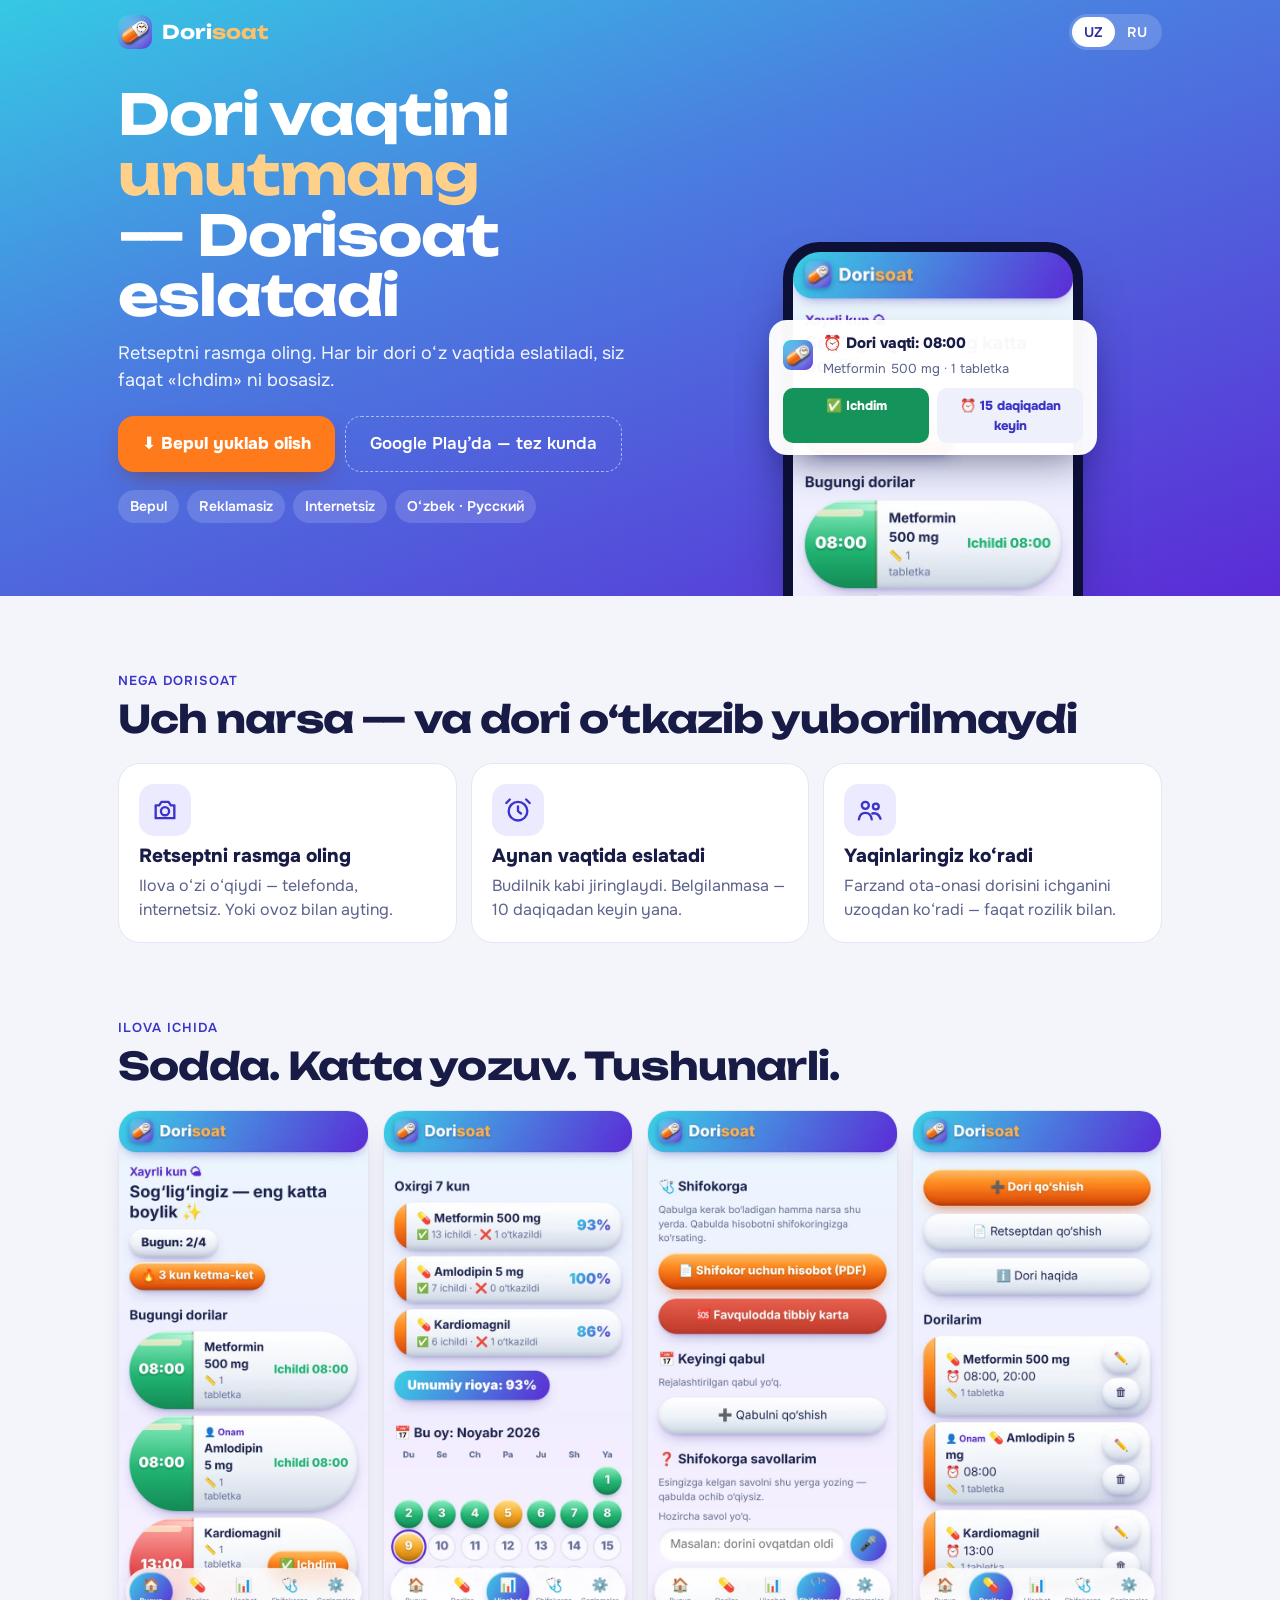
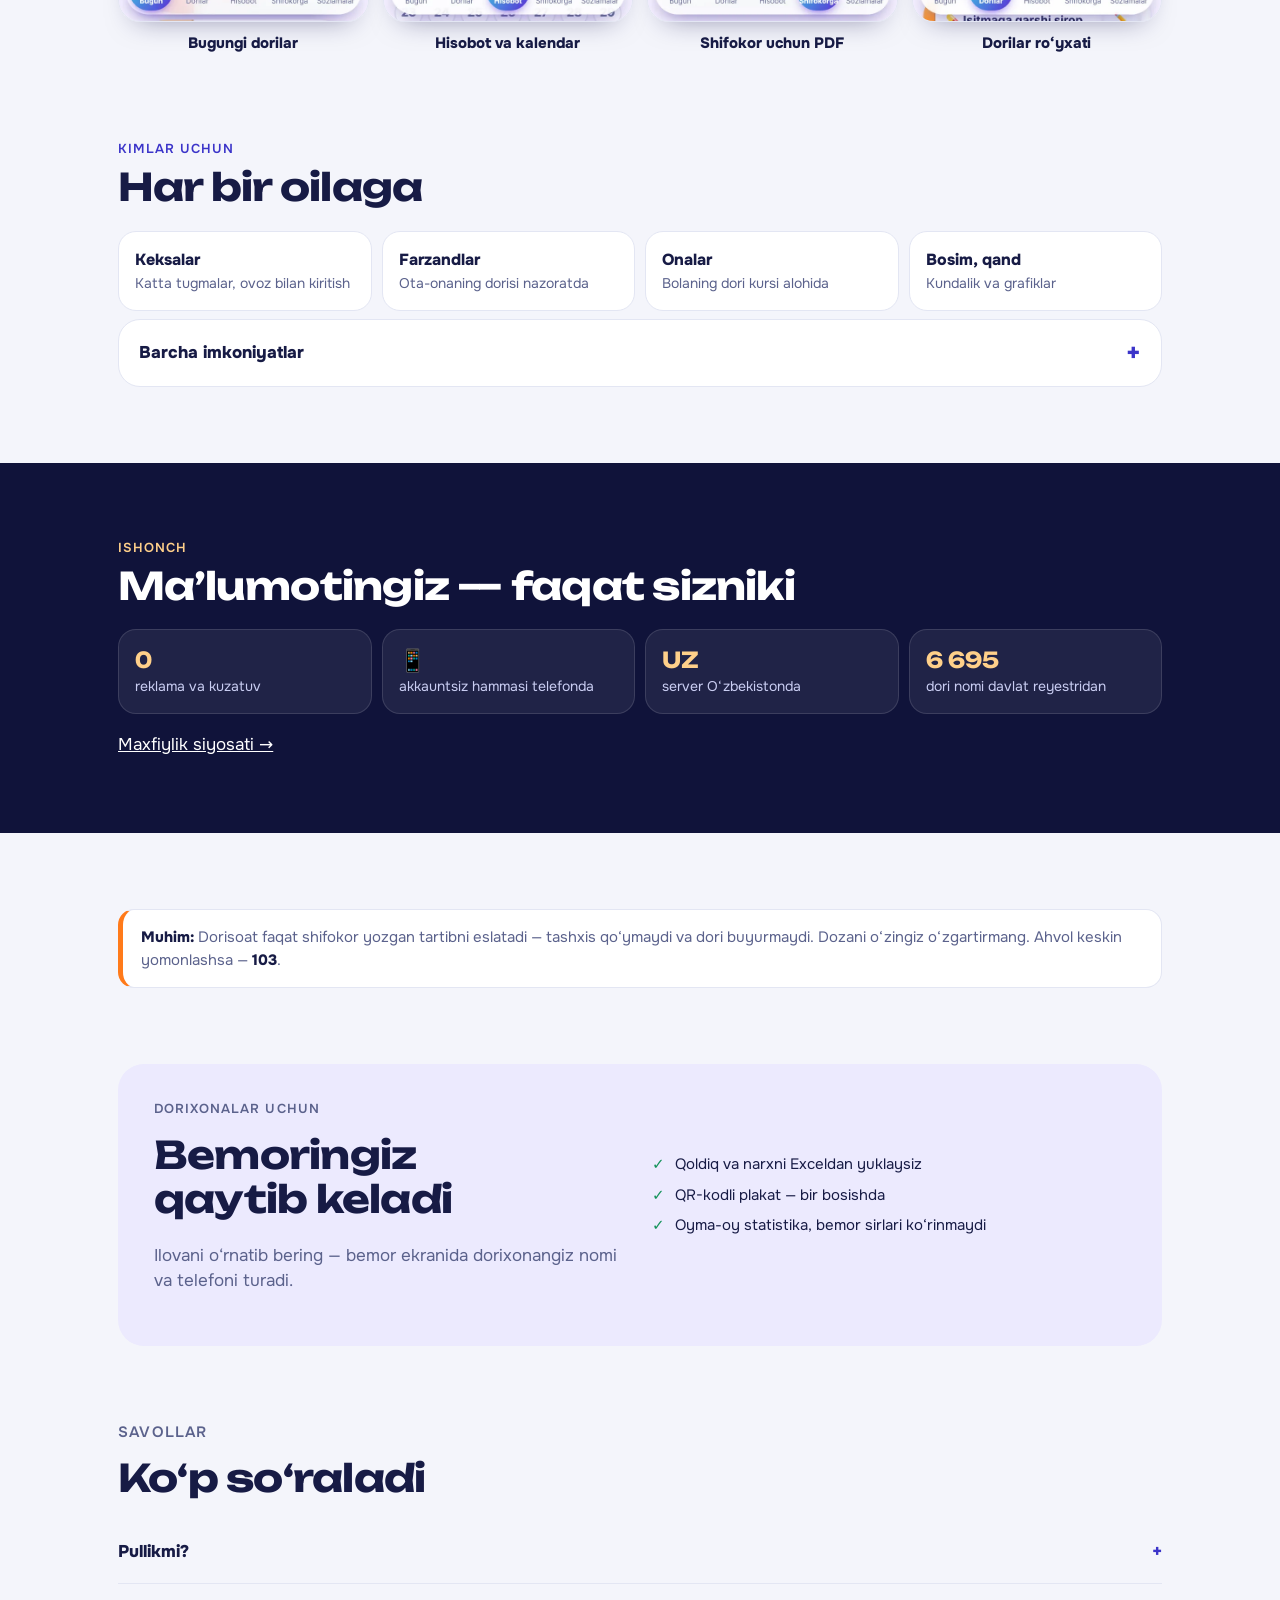
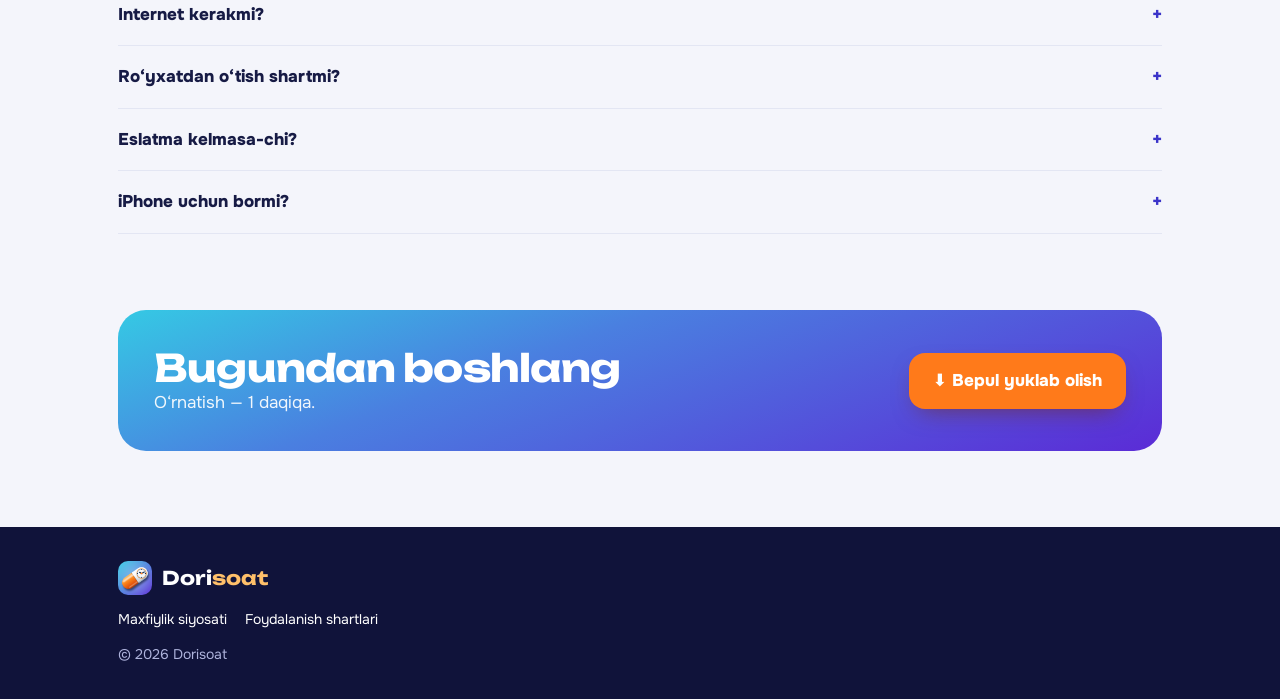
==== index.html @ 766b5aae "dorisoat.uz sayti Co-Authored-By: Claude Opus 5.5 <noreply@anthropic.com> Claude-Session: https://cl" ====
<!doctype html>
<html lang="uz"><head><meta charset="utf-8"><meta name="viewport" content="width=device-width,initial-scale=1,viewport-fit=cover">
<title>Dorisoat</title>
<meta name="description" content="Dorisoat shifokor yozgan dorilarni o‘z vaqtida eslatadi. Retseptni rasmdan o‘qiydi, internetsiz ishlaydi, bepul va reklamasiz.">
<link rel="icon" href="logo.png"><meta name="theme-color" content="#4a57e0">
<meta property="og:title" content="Dorisoat — dori vaqtini eslatuvchi ilova"><meta property="og:description" content="Retseptni rasmga oling — har bir dori o‘z vaqtida eslatiladi. Bepul, reklamasiz.">
<meta property="og:image" content="img/today.webp">
<!-- Kuzatuv, cookie va tashqi resurs yo'q: shriftlar ham shu serverda (fonts/, SIL OFL). Matn o'zbekcha HTML'da, ruscha pastdagi RU lug'atida. -->
<style>
@font-face{font-family:Onest;font-weight:400;font-display:swap;src:url(fonts/onest-latin-400-normal.woff2) format("woff2");unicode-range:U+0000-00FF,U+0131,U+0152-0153,U+02BB-02BC,U+02C6,U+02DA,U+02DC,U+0304,U+0308,U+0329,U+2000-206F,U+20AC,U+2122,U+2191,U+2193,U+2212,U+2215,U+FEFF,U+FFFD}
@font-face{font-family:Onest;font-weight:400;font-display:swap;src:url(fonts/onest-cyrillic-400-normal.woff2) format("woff2");unicode-range:U+0301,U+0400-045F,U+0490-0491,U+04B0-04B1,U+2116}
@font-face{font-family:Onest;font-weight:600;font-display:swap;src:url(fonts/onest-latin-600-normal.woff2) format("woff2");unicode-range:U+0000-00FF,U+0131,U+0152-0153,U+02BB-02BC,U+02C6,U+02DA,U+02DC,U+0304,U+0308,U+0329,U+2000-206F,U+20AC,U+2122,U+2191,U+2193,U+2212,U+2215,U+FEFF,U+FFFD}
@font-face{font-family:Onest;font-weight:600;font-display:swap;src:url(fonts/onest-cyrillic-600-normal.woff2) format("woff2");unicode-range:U+0301,U+0400-045F,U+0490-0491,U+04B0-04B1,U+2116}
@font-face{font-family:Onest;font-weight:800;font-display:swap;src:url(fonts/onest-latin-800-normal.woff2) format("woff2");unicode-range:U+0000-00FF,U+0131,U+0152-0153,U+02BB-02BC,U+02C6,U+02DA,U+02DC,U+0304,U+0308,U+0329,U+2000-206F,U+20AC,U+2122,U+2191,U+2193,U+2212,U+2215,U+FEFF,U+FFFD}
@font-face{font-family:Onest;font-weight:800;font-display:swap;src:url(fonts/onest-cyrillic-800-normal.woff2) format("woff2");unicode-range:U+0301,U+0400-045F,U+0490-0491,U+04B0-04B1,U+2116}
@font-face{font-family:Unbounded;font-weight:700;font-display:swap;src:url(fonts/unbounded-latin-700-normal.woff2) format("woff2");unicode-range:U+0000-00FF,U+0131,U+0152-0153,U+02BB-02BC,U+02C6,U+02DA,U+02DC,U+0304,U+0308,U+0329,U+2000-206F,U+20AC,U+2122,U+2191,U+2193,U+2212,U+2215,U+FEFF,U+FFFD}
@font-face{font-family:Unbounded;font-weight:700;font-display:swap;src:url(fonts/unbounded-cyrillic-700-normal.woff2) format("woff2");unicode-range:U+0301,U+0400-045F,U+0490-0491,U+04B0-04B1,U+2116}

/* Layout: telefon uchun avval — qisqa hero + ilova ekrani ustida "eslatma" kartasi, keyin 3 ta asosiy foyda, suriladigan ekranlar, qolgani yig'ma */
:root{
  --bg:#f4f5fb; --surface:#fff; --ink:#171b45; --mut:#5b628c; --line:#e3e6f3;
  --accent:#ff7a1a; --brand:#4a57e0; --brand-ink:#3b34c9; --tint:#eceafe; --ok:#14935a;
  --hero:linear-gradient(160deg,#35c9e4 0%,#4a7fe0 38%,#5b2bd6 100%);
  --deep:#10133a;
  --f-display:Unbounded,"Arial Black",system-ui,sans-serif; --f-body:Onest,system-ui,-apple-system,"Segoe UI",Roboto,Arial,sans-serif;
}
@media (prefers-color-scheme:dark){:root:not([data-theme="light"]){--bg:#0f1230;--surface:#1a1e44;--ink:#eef0ff;--mut:#a9aed3;--line:#2b3064;--brand-ink:#b8a8ff;--tint:#24285a;--ok:#4ade9a;--deep:#090b24;color-scheme:dark}}
:root[data-theme="dark"]{--bg:#0f1230;--surface:#1a1e44;--ink:#eef0ff;--mut:#a9aed3;--line:#2b3064;--brand-ink:#b8a8ff;--tint:#24285a;--ok:#4ade9a;--deep:#090b24;color-scheme:dark}
*{box-sizing:border-box}[hidden]{display:none!important}html{scroll-behavior:smooth;-webkit-text-size-adjust:100%}
body{margin:0;font:400 17px/1.5 var(--f-body);color:var(--ink);background:var(--bg)}
img{max-width:100%;display:block}a{color:var(--brand-ink)}
.wrap{max-width:1080px;margin:0 auto;padding-left:max(18px,env(safe-area-inset-left,0px));padding-right:max(18px,env(safe-area-inset-right,0px))}
h1,h2{font-family:var(--f-display);font-weight:700;letter-spacing:-.02em;text-wrap:balance;margin:0}
:focus-visible{outline:3px solid var(--accent);outline-offset:3px;border-radius:8px}

/* menyu */
body::before{content:"";position:fixed;inset:0 0 auto;height:env(safe-area-inset-top,0px);z-index:10;background:#3f6fe0}
.bar{position:absolute;top:env(safe-area-inset-top,0px);left:0;right:0;z-index:5}
.bar .wrap{display:flex;align-items:center;gap:12px;height:64px}
.logo{display:flex;align-items:center;gap:10px;color:#fff;text-decoration:none;font:700 19px var(--f-display)}
.logo img{width:34px;height:34px;border-radius:10px}.logo span{color:#ffc06a}
.lang{margin-left:auto;display:flex;background:rgba(255,255,255,.16);border-radius:999px;padding:3px}
.lang button{border:0;background:none;color:#fff;font:600 14px var(--f-body);padding:6px 12px;border-radius:999px;cursor:pointer}
.lang button[aria-pressed=true]{background:#fff;color:#2e2a9e}

/* hero */
.hero{background:var(--hero);color:#fff;padding-top:calc(env(safe-area-inset-top,0px) + 84px);overflow:hidden;position:relative}
.hero .wrap{display:grid;gap:28px}
.hero h1{font-size:clamp(30px,8.4vw,56px);line-height:1.08}
.hero h1 em{font-style:normal;color:#ffd08a}
.lead{font-size:18px;line-height:1.5;margin:14px 0 22px;opacity:.94;max-width:30em}
.cta{display:flex;flex-direction:column;gap:10px;max-width:420px}
.btn{display:flex;align-items:center;justify-content:center;gap:10px;min-height:56px;padding:0 24px;border-radius:16px;font:700 17px var(--f-body);text-decoration:none;border:0}
.btn.go{background:var(--accent);color:#fff;box-shadow:0 10px 24px -10px rgba(120,40,0,.6)}
.btn.soft{background:rgba(255,255,255,.14);color:#fff;border:1px solid rgba(255,255,255,.4)}
.btn.wait{background:transparent;color:#fff;border:1px dashed rgba(255,255,255,.55);font-weight:600}
.pills{display:flex;flex-wrap:wrap;gap:8px;margin-top:18px;padding:0;list-style:none}
.pills li{background:rgba(255,255,255,.15);border-radius:999px;padding:6px 12px;font-size:14px;font-weight:600}
.stage{position:relative;justify-self:center;width:min(300px,82vw);margin-top:6px}
.device{border-radius:36px 36px 0 0;background:#0d1035;padding:10px 10px 0;box-shadow:0 30px 60px -24px rgba(5,5,40,.7)}
.device img{border-radius:27px 27px 0 0;width:100%;height:auto;aspect-ratio:570/700;object-fit:cover;object-position:top}
.ping{position:absolute;left:-14px;right:-14px;top:22%;background:rgba(255,255,255,.97);color:#171b45;border-radius:18px;padding:12px 14px;display:grid;grid-template-columns:auto 1fr;gap:4px 10px;align-items:center;box-shadow:0 18px 40px -14px rgba(10,10,60,.55);animation:drop .7s cubic-bezier(.2,.8,.2,1) .3s both}
.ping img{width:30px;height:30px;border-radius:8px;grid-row:span 2}
.ping b{font-size:15px}.ping small{color:#5b628c;font-size:13px}
.ping .acts{grid-column:1/-1;display:flex;gap:8px;margin-top:6px}
.ping .acts span{flex:1;text-align:center;border-radius:10px;padding:8px 6px;font-size:13px;font-weight:700;background:#eef0fb;color:#3b34c9}
.ping .acts span:first-child{background:#14935a;color:#fff}
@keyframes drop{from{transform:translateY(-14px) scale(.97)}to{transform:none}}
@media (prefers-reduced-motion:reduce){.ping{animation:none}html{scroll-behavior:auto}}

/* bo'limlar */
section{padding-block:56px}
.kicker{font:600 13px var(--f-body);letter-spacing:.08em;text-transform:uppercase;color:var(--brand-ink);margin:0 0 8px}
h2{font-size:clamp(24px,6.4vw,38px);line-height:1.15;margin-bottom:22px}
.three{display:grid;gap:14px}
.big{background:var(--surface);border:1px solid var(--line);border-radius:22px;padding:20px;display:grid;grid-template-columns:52px 1fr;gap:4px 14px;align-items:start}
.big .ico{grid-row:span 2;width:52px;height:52px;border-radius:15px;background:var(--tint);display:grid;place-items:center;color:var(--brand-ink)}
.big .ico svg{width:28px;height:28px}
.big h3{margin:2px 0 0;font-size:19px;font-weight:800}.big p{margin:0;color:var(--mut);font-size:16px}

.reel{display:grid;grid-auto-flow:column;grid-auto-columns:min(72vw,250px);gap:14px;overflow-x:auto;scroll-snap-type:x mandatory;padding-bottom:10px;margin-inline:calc(-1 * max(18px,env(safe-area-inset-left,0px)));padding-inline:max(18px,env(safe-area-inset-left,0px));scrollbar-width:none}
.reel::-webkit-scrollbar{display:none}
.reel figure{margin:0;scroll-snap-align:center}
.reel img{border-radius:22px;border:1px solid var(--line);box-shadow:0 14px 28px -18px rgba(20,20,80,.5);width:100%;height:auto}
.reel figcaption{margin-top:10px;font-weight:700;text-align:center;font-size:15px}
.hint{color:var(--mut);font-size:14px;margin:-8px 0 16px}

.who{display:grid;grid-template-columns:1fr 1fr;gap:10px}
.who div{background:var(--surface);border:1px solid var(--line);border-radius:18px;padding:16px}
.who b{display:block;font-size:16px;margin-bottom:2px}.who span{color:var(--mut);font-size:14px;line-height:1.4;display:block}

.trust{background:var(--deep);color:#fff}
.trust h2{color:#fff}.trust .kicker{color:#ffd08a}
.facts{display:grid;grid-template-columns:1fr 1fr;gap:10px}
.facts div{background:rgba(255,255,255,.07);border:1px solid rgba(255,255,255,.12);border-radius:18px;padding:16px}
.facts b{display:block;font:700 22px var(--f-display);color:#ffd08a;font-variant-numeric:tabular-nums}
.facts span{font-size:14px;color:#c9cdf2;line-height:1.4;display:block;margin-top:4px}
.trust p.more{margin:18px 0 0}.trust p.more a{color:#fff}

.all{background:var(--surface);border:1px solid var(--line);border-radius:22px;padding:0 20px;margin-top:8px}
.all summary{cursor:pointer;font-weight:800;font-size:17px;padding:18px 0;list-style:none;display:flex;justify-content:space-between;align-items:center}
.all summary::-webkit-details-marker{display:none}
.all summary::after{content:"+";font:700 24px var(--f-body);color:var(--brand-ink)}
.all[open] summary::after{content:"–"}
.groups{display:grid;gap:18px;padding-bottom:20px}
.groups h3{margin:0 0 6px;font-size:16px;font-weight:800}
.groups ul{margin:0;padding-left:18px;color:var(--mut);font-size:15px}.groups li{margin:3px 0}

.safe{background:var(--surface);border:1px solid var(--line);border-left:5px solid var(--accent);border-radius:16px;padding:16px 18px;font-size:15px;color:var(--mut)}
.safe b{color:var(--ink)}

.pharm{background:var(--tint);border-radius:26px;padding:24px}
.pharm p{color:var(--mut);margin:0 0 16px}
.pharm ul{margin:0 0 20px;padding:0;list-style:none;display:grid;gap:8px}
.pharm li{display:flex;gap:10px;font-size:15px}.pharm li::before{content:"✓";color:var(--ok);font-weight:800}
.pharm .btn{background:var(--brand);color:#fff;max-width:340px}

.faq details{border-bottom:1px solid var(--line);padding:4px 0}
.faq summary{cursor:pointer;font-weight:700;padding:14px 0;list-style:none;display:flex;justify-content:space-between;gap:12px}
.faq summary::-webkit-details-marker{display:none}.faq summary::after{content:"+";color:var(--brand-ink);font-weight:800}
.faq details[open] summary::after{content:"–"}.faq p{margin:0 0 14px;color:var(--mut);font-size:15px}

.final{background:var(--hero);color:#fff;border-radius:28px;padding:28px 22px;display:grid;gap:16px}
.final h2{margin:0;color:#fff}.final p{margin:0;opacity:.92}
footer{background:var(--deep);color:#aeb3dc;padding-block:34px calc(34px + env(safe-area-inset-bottom,0px));font-size:14px}
footer nav{display:flex;flex-wrap:wrap;gap:10px 18px;margin:14px 0}footer a{color:#fff;text-decoration:none}

@media (min-width:860px){
  .hero .wrap{grid-template-columns:1.1fr .9fr;align-items:end}.hero .copy{padding-bottom:56px}
  .cta{flex-direction:row;max-width:none}.btn{flex:0 0 auto}
  .three{grid-template-columns:repeat(3,1fr)}.big{grid-template-columns:1fr}.big .ico{grid-row:auto}
  .reel{grid-auto-flow:row;grid-template-columns:repeat(4,1fr);overflow:visible;margin-inline:0;padding-inline:0}.hint{display:none}
  .who{grid-template-columns:repeat(4,1fr)}.facts{grid-template-columns:repeat(4,1fr)}
  .groups{grid-template-columns:repeat(3,1fr);gap:24px}
  .pharm{display:grid;grid-template-columns:1fr 1fr;gap:24px;align-items:center;padding:36px}
  .final{grid-template-columns:1fr auto;align-items:center;padding:36px}
  section{padding-block:76px}
}
</style></head>
<body>
<div class="bar"><div class="wrap">
  <a class="logo" href="#"><img src="logo.png" alt=""><b>Dori<span>soat</span></b></a>
  <div class="lang" role="group" aria-label="Til"><button data-l="uz">UZ</button><button data-l="ru">RU</button></div>
</div></div>

<header class="hero"><div class="wrap">
  <div class="copy">
    <h1 data-t="h1">Dori vaqtini <em>unutmang</em> — Dorisoat eslatadi</h1>
    <p class="lead" data-t="lead">Retseptni rasmga oling. Har bir dori o‘z vaqtida eslatiladi, siz faqat «Ichdim» ni bosasiz.</p>
    <div class="cta">
      <a class="btn go" id="play" href="#" hidden>▶ Google Play</a>
      <a class="btn go" id="apk" href="/Dorisoat.apk" data-t="apk">⬇ Bepul yuklab olish</a>
      <span class="btn wait" id="play-soon" data-t="play_soon">Google Play’da — tez kunda</span>
    </div>
    <ul class="pills"><li data-t="t1">Bepul</li><li data-t="t2">Reklamasiz</li><li data-t="t3">Internetsiz</li><li data-t="t4">O‘zbek · Русский</li></ul>
  </div>
  <div class="stage">
    <div class="device"><img src="img/today.webp" alt="" width="570" height="700"></div>
    <div class="ping" aria-hidden="true"><img src="logo.png" alt=""><b data-t="n_t">⏰ Dori vaqti: 08:00</b><small data-t="n_b">Metformin 500 mg · 1 tabletka</small>
      <div class="acts"><span data-t="n_a1">✅ Ichdim</span><span data-t="n_a2">⏰ 15 daqiqadan keyin</span></div></div>
  </div>
</div></header>

<section><div class="wrap">
  <p class="kicker" data-t="k1">Nega Dorisoat</p>
  <h2 data-t="why_h">Uch narsa — va dori o‘tkazib yuborilmaydi</h2>
  <div class="three">
    <div class="big"><div class="ico"><svg viewBox="0 0 24 24" fill="none" stroke="currentColor" stroke-width="2" stroke-linecap="round" stroke-linejoin="round"><path d="M4 8h3l2-3h6l2 3h3v11H4z"/><circle cx="12" cy="13" r="3.5"/></svg></div>
      <h3 data-t="b1h">Retseptni rasmga oling</h3><p data-t="b1p">Ilova o‘zi o‘qiydi — telefonda, internetsiz. Yoki ovoz bilan ayting.</p></div>
    <div class="big"><div class="ico"><svg viewBox="0 0 24 24" fill="none" stroke="currentColor" stroke-width="2" stroke-linecap="round" stroke-linejoin="round"><circle cx="12" cy="13" r="8"/><path d="M12 9v4l2.5 2M5 3 2 6M19 3l3 3"/></svg></div>
      <h3 data-t="b2h">Aynan vaqtida eslatadi</h3><p data-t="b2p">Budilnik kabi jiringlaydi. Belgilanmasa — 10 daqiqadan keyin yana.</p></div>
    <div class="big"><div class="ico"><svg viewBox="0 0 24 24" fill="none" stroke="currentColor" stroke-width="2" stroke-linecap="round" stroke-linejoin="round"><circle cx="8" cy="8" r="3"/><circle cx="17" cy="9" r="2.5"/><path d="M2.5 20c.6-3.5 2.8-5.5 5.5-5.5s4.9 2 5.5 5.5M14 15c2.6-.6 5.6.6 7 4.5"/></svg></div>
      <h3 data-t="b3h">Yaqinlaringiz ko‘radi</h3><p data-t="b3p">Farzand ota-onasi dorisini ichganini uzoqdan ko‘radi — faqat rozilik bilan.</p></div>
  </div>
</div></section>

<section style="padding-block-start:0"><div class="wrap">
  <p class="kicker" data-t="k2">Ilova ichida</p>
  <h2 data-t="sh_h">Sodda. Katta yozuv. Tushunarli.</h2>
  <p class="hint" data-t="hint">← Suring →</p>
  <div class="reel">
    <figure><img src="img/today.webp" alt="" loading="lazy" width="570" height="1170"><figcaption data-t="c1">Bugungi dorilar</figcaption></figure>
    <figure><img src="img/report.webp" alt="" loading="lazy" width="570" height="1170"><figcaption data-t="c3">Hisobot va kalendar</figcaption></figure>
    <figure><img src="img/doctor.webp" alt="" loading="lazy" width="570" height="1170"><figcaption data-t="c4">Shifokor uchun PDF</figcaption></figure>
    <figure><img src="img/meds.webp" alt="" loading="lazy" width="570" height="1170"><figcaption data-t="c2">Dorilar ro‘yxati</figcaption></figure>
  </div>
</div></section>

<section style="padding-block-start:0"><div class="wrap">
  <p class="kicker" data-t="k3">Kimlar uchun</p>
  <h2 data-t="who_h">Har bir oilaga</h2>
  <div class="who">
    <div><b data-t="w1h">Keksalar</b><span data-t="w1p">Katta tugmalar, ovoz bilan kiritish</span></div>
    <div><b data-t="w2h">Farzandlar</b><span data-t="w2p">Ota-onaning dorisi nazoratda</span></div>
    <div><b data-t="w3h">Onalar</b><span data-t="w3p">Bolaning dori kursi alohida</span></div>
    <div><b data-t="w4h">Bosim, qand</b><span data-t="w4p">Kundalik va grafiklar</span></div>
  </div>

  <details class="all" id="hammasi"><summary data-t="all_s">Barcha imkoniyatlar</summary>
    <div class="groups">
      <div><h3 data-t="g1h">Dori qo‘shish</h3><ul data-t="g1"><li>Retsept rasmidan (internetsiz)</li><li>Qo‘lda yoki ovoz bilan</li><li>Reyestrdagi 6 695 ta dori nomi</li><li>Kurs muddati, «kerak bo‘lganda» dorilar</li><li>Bir telefonda bir necha kishi</li></ul></div>
      <div><h3 data-t="g2h">Eslatmalar</h3><ul data-t="g2"><li>Aniq vaqtida, internetsiz</li><li>«Ichdim» va «15 daqiqadan keyin»</li><li>10 daqiqadan keyin takroriy eslatma</li><li>Ertalabki reja, ovoz tanlash</li><li>Fitnes-bilaguzukda tebranish</li></ul></div>
      <div><h3 data-t="g3h">Dori haqida</h3><ul data-t="g3"><li>O‘zaro ta’sir ogohlantirishi</li><li>Ovqatdan oldin yoki keyin</li><li>Rasmiy yo‘riqnomadan qisqacha</li><li>Retseptli dorida nojo‘ya ta’sirlar</li><li>Davlat reyestridagi narx</li></ul></div>
      <div><h3 data-t="g4h">Shifokorga</h3><ul data-t="g4"><li>PDF hisobot</li><li>Bosim, qand, harorat, vazn</li><li>Savollarim, analizlarim</li><li>Shifokor qabuli eslatmasi</li><li>Favqulodda tibbiy karta</li></ul></div>
      <div><h3 data-t="g5h">Oila va zaxira</h3><ul data-t="g5"><li>Yaqinlar kuzatuvi (kod bilan)</li><li>Bulutda zaxira — O‘zbekistonda</li><li>Faylga zaxira</li><li>Email yoki telefon bilan kirish</li></ul></div>
      <div><h3 data-t="g6h">Dorixonalar</h3><ul data-t="g6"><li>Hamkor dorixona kodi</li><li>«Qayerda bor» — narx va qoldiq</li><li>Jadvalni A4 ga chop etish</li><li>O‘zbek (lotin, kirill) va rus tili</li></ul></div>
    </div>
  </details>
</div></section>

<section class="trust"><div class="wrap">
  <p class="kicker" data-t="k4">Ishonch</p>
  <h2 data-t="tr_h">Ma’lumotingiz — faqat sizniki</h2>
  <div class="facts">
    <div><b>0</b><span data-t="tf1">reklama va kuzatuv</span></div>
    <div><b>📱</b><span data-t="tf2">akkauntsiz hammasi telefonda</span></div>
    <div><b>UZ</b><span data-t="tf3">server O‘zbekistonda</span></div>
    <div><b>6 695</b><span data-t="tf4">dori nomi davlat reyestridan</span></div>
  </div>
  <p class="more"><a href="maxfiylik/" data-t="p_link">Maxfiylik siyosati →</a></p>
</div></section>

<section><div class="wrap">
  <div class="safe" data-t="warn"><b>Muhim:</b> Dorisoat faqat shifokor yozgan tartibni eslatadi — tashxis qo‘ymaydi va dori buyurmaydi. Dozani o‘zingiz o‘zgartirmang. Ahvol keskin yomonlashsa — <b>103</b>.</div>
</div></section>

<section style="padding-block-start:0"><div class="wrap">
  <div class="pharm">
    <div><p class="kicker" data-t="k5">Dorixonalar uchun</p><h2 data-t="ph_h">Bemoringiz qaytib keladi</h2>
      <p data-t="ph_p">Ilovani o‘rnatib bering — bemor ekranida dorixonangiz nomi va telefoni turadi.</p></div>
    <div><ul data-t="ph_l"><li>Qoldiq va narxni Exceldan yuklaysiz</li><li>QR-kodli plakat — bir bosishda</li><li>Oyma-oy statistika, bemor sirlari ko‘rinmaydi</li></ul>
      <a class="btn" href="kabinet/" data-needs-server data-t="ph_btn">Dorixona kabineti</a>
      <p id="ph-mail-line" style="margin:14px 0 0" hidden><span data-t="ph_mail">Hamkor bo‘lish:</span> <a class="mail" href="#"></a></p></div>
  </div>
</div></section>

<section style="padding-block-start:0"><div class="wrap faq">
  <p class="kicker" data-t="k6">Savollar</p>
  <h2 data-t="q_h">Ko‘p so‘raladi</h2>
  <details><summary data-t="q1">Pullikmi?</summary><p data-t="a1">Yo‘q. Bepul va reklamasiz.</p></details>
  <details><summary data-t="q2">Internet kerakmi?</summary><p data-t="a2">Yo‘q. Eslatmalar internetsiz ishlaydi. Internet faqat zaxira, yaqinlar va «Qayerda bor» uchun.</p></details>
  <details><summary data-t="q3">Ro‘yxatdan o‘tish shartmi?</summary><p data-t="a3">Yo‘q. Akkaunt faqat bulutdagi zaxira va farzandingiz kuzatishi uchun.</p></details>
  <details><summary data-t="q4">Eslatma kelmasa-chi?</summary><p data-t="a4">Ilovadagi qizil ogohlantirishda «Hozir tuzatish» ni bosing, keyin «Eslatmani sinab ko‘rish» bilan tekshiring.</p></details>
  <details><summary data-t="q5">iPhone uchun bormi?</summary><p data-t="a5">Hozircha faqat Android (7.0 va yangiroq).</p></details>
</div></section>

<section style="padding-block-start:0"><div class="wrap">
  <div class="final"><div><h2 data-t="f_h">Bugundan boshlang</h2><p data-t="f_p">O‘rnatish — 1 daqiqa.</p></div>
    <a class="btn go" id="apk2" href="/Dorisoat.apk" data-t="apk">⬇ Bepul yuklab olish</a></div>
</div></section>

<footer><div class="wrap">
  <a class="logo" href="#"><img src="logo.png" alt=""><b>Dori<span>soat</span></b></a>
  <nav><a href="maxfiylik/" data-t="l1">Maxfiylik siyosati</a><a href="shartlar/" data-t="l2">Foydalanish shartlari</a><a href="ochirish/" data-needs-server data-t="l3">Akkauntni o‘chirish</a><a href="kabinet/" data-needs-server data-t="l4">Dorixona kabineti</a></nav>
  <p id="mail-line" hidden>✉️ <a class="mail" href="#"></a></p>
  <p style="margin:0">© <span id="year">2026</span> Dorisoat</p>
</div></footer>

<script src="config.js"></script>
<script>
const RU = {
  h1: "Не забывайте о <em>лекарствах</em> — Dorisoat напомнит",
  lead: "Сфотографируйте рецепт. О каждом лекарстве напомним вовремя, вам останется нажать «Принял(а)».",
  apk: "⬇ Скачать бесплатно", play_soon: "В Google Play — скоро",
  t1: "Бесплатно", t2: "Без рекламы", t3: "Без интернета", t4: "O‘zbek · Русский",
  n_t: "⏰ Время лекарства: 08:00", n_b: "Метформин 500 мг · 1 таблетка", n_a1: "✅ Принял(а)", n_a2: "⏰ Через 15 минут",
  k1: "Почему Dorisoat", why_h: "Три вещи — и ни одного пропуска",
  b1h: "Сфотографируйте рецепт", b1p: "Приложение прочитает его само — на телефоне, без интернета. Или скажите голосом.",
  b2h: "Напомнит точно вовремя", b2p: "Звонит как будильник. Не отметили — напомнит ещё раз через 10 минут.",
  b3h: "Близкие видят", b3p: "Ребёнок видит издалека, принял ли родитель лекарство — только с согласия.",
  k2: "Внутри приложения", sh_h: "Просто. Крупно. Понятно.", hint: "← Листайте →",
  c1: "Лекарства на сегодня", c2: "Список лекарств", c3: "Отчёт и календарь", c4: "PDF для врача",
  k3: "Для кого", who_h: "Для каждой семьи",
  w1h: "Пожилым", w1p: "Крупные кнопки, голосовой ввод", w2h: "Детям", w2p: "Лекарства родителей под контролем",
  w3h: "Мамам", w3p: "Курс лекарств ребёнка отдельно", w4h: "Давление, сахар", w4p: "Дневник и графики",
  all_s: "Все возможности",
  g1h: "Добавление", g1: "<li>С фото рецепта (без интернета)</li><li>Вручную или голосом</li><li>6 695 названий из госреестра</li><li>Длительность курса, «при необходимости»</li><li>Несколько человек на одном телефоне</li>",
  g2h: "Напоминания", g2: "<li>Точно вовремя, без интернета</li><li>«Принял(а)» и «Через 15 минут»</li><li>Повтор через 10 минут</li><li>Утренний план, выбор звука</li><li>Вибрация на фитнес-браслете</li>",
  g3h: "О лекарствах", g3: "<li>Предупреждения о взаимодействии</li><li>До или после еды</li><li>Кратко из официальной инструкции</li><li>Побочные действия рецептурных</li><li>Цена из госреестра</li>",
  g4h: "Врачу", g4: "<li>PDF-отчёт</li><li>Давление, сахар, температура, вес</li><li>Мои вопросы, мои анализы</li><li>Напоминание о приёме у врача</li><li>Экстренная медкарта</li>",
  g5h: "Семья и копия", g5: "<li>Наблюдение близких (по коду)</li><li>Облачная копия — в Узбекистане</li><li>Копия в файл</li><li>Вход по email или телефону</li>",
  g6h: "Аптеки", g6: "<li>Код аптеки-партнёра</li><li>«Где купить» — цена и наличие</li><li>Печать расписания на A4</li><li>Узбекский (латиница, кириллица) и русский</li>",
  k4: "Доверие", tr_h: "Ваши данные — только ваши",
  tf1: "рекламы и слежки", tf2: "без аккаунта всё на телефоне", tf3: "сервер в Узбекистане", tf4: "названий из госреестра",
  p_link: "Политика конфиденциальности →",
  warn: "<b>Важно:</b> Dorisoat только напоминает схему, назначенную врачом, — не ставит диагноз и не назначает лекарства. Не меняйте дозу сами. При резком ухудшении — <b>103</b>.",
  k5: "Аптекам", ph_h: "Покупатель вернётся к вам", ph_p: "Установите приложение — на экране покупателя будут название и телефон вашей аптеки.",
  ph_l: "<li>Остатки и цены из Excel</li><li>Плакат с QR-кодом в один клик</li><li>Статистика по месяцам, без личных данных</li>",
  ph_btn: "Кабинет аптеки", ph_mail: "Стать партнёром:",
  k6: "Вопросы", q_h: "Часто спрашивают",
  q1: "Это платно?", a1: "Нет. Бесплатно и без рекламы.",
  q2: "Нужен ли интернет?", a2: "Нет. Напоминания работают без интернета. Он нужен только для копии, близких и «Где купить».",
  q3: "Нужна ли регистрация?", a3: "Нет. Аккаунт нужен только для облачной копии и наблюдения ребёнка.",
  q4: "Если напоминание не пришло?", a4: "Нажмите «Исправить сейчас» в красном предупреждении, затем проверьте кнопкой «Проверить напоминание».",
  q5: "Есть ли для iPhone?", a5: "Пока только Android (7.0 и новее).",
  f_h: "Начните сегодня", f_p: "Установка — 1 минута.",
  l1: "Политика конфиденциальности", l2: "Условия использования", l3: "Удаление аккаунта", l4: "Кабинет аптеки",
};
const UZ = {};
document.querySelectorAll("[data-t]").forEach((el) => { UZ[el.dataset.t] = el.innerHTML; });
function setLang(l) {
  const dict = l === "ru" ? RU : UZ;
  document.querySelectorAll("[data-t]").forEach((el) => { if (dict[el.dataset.t] !== undefined) el.innerHTML = dict[el.dataset.t]; });
  document.documentElement.lang = l;
  document.querySelectorAll(".lang button").forEach((b) => b.setAttribute("aria-pressed", String(b.dataset.l === l)));
  document.querySelectorAll('a[href*="maxfiylik/"],a[href*="shartlar/"],a[href*="ochirish/"]').forEach((a) => { a.hash = l; });
  try { localStorage.setItem("dorisoat_lang", l); } catch (e) { /* */ }
}
document.querySelectorAll(".lang button").forEach((b) => { b.onclick = () => setLang(b.dataset.l); });
let saved = null; try { saved = localStorage.getItem("dorisoat_lang"); } catch (e) { /* */ }
setLang(location.hash === "#ru" ? "ru" : location.hash === "#uz" ? "uz" : saved || ((navigator.language || "").startsWith("ru") ? "ru" : "uz"));
const C = window.DORISOAT || {};
if (C.play) { const p = document.getElementById("play"); p.href = C.play; p.hidden = false; document.getElementById("play-soon").hidden = true; }
if (C.apk) ["apk", "apk2"].forEach((id) => { document.getElementById(id).href = C.apk; });
if (C.email) {
  document.querySelectorAll("a.mail").forEach((m) => { m.href = "mailto:" + C.email; m.textContent = C.email; });
  document.getElementById("mail-line").hidden = false; document.getElementById("ph-mail-line").hidden = false;
}
// server (PocketBase) hali ulanmagan bo'lsa (masalan, sayt Vercel'da), kabinet va o'chirish havolalari yashiriladi
if (!C.server) document.querySelectorAll("[data-needs-server]").forEach((el) => { el.hidden = true; });
document.getElementById("year").textContent = new Date().getFullYear();
</script>
</body></html>
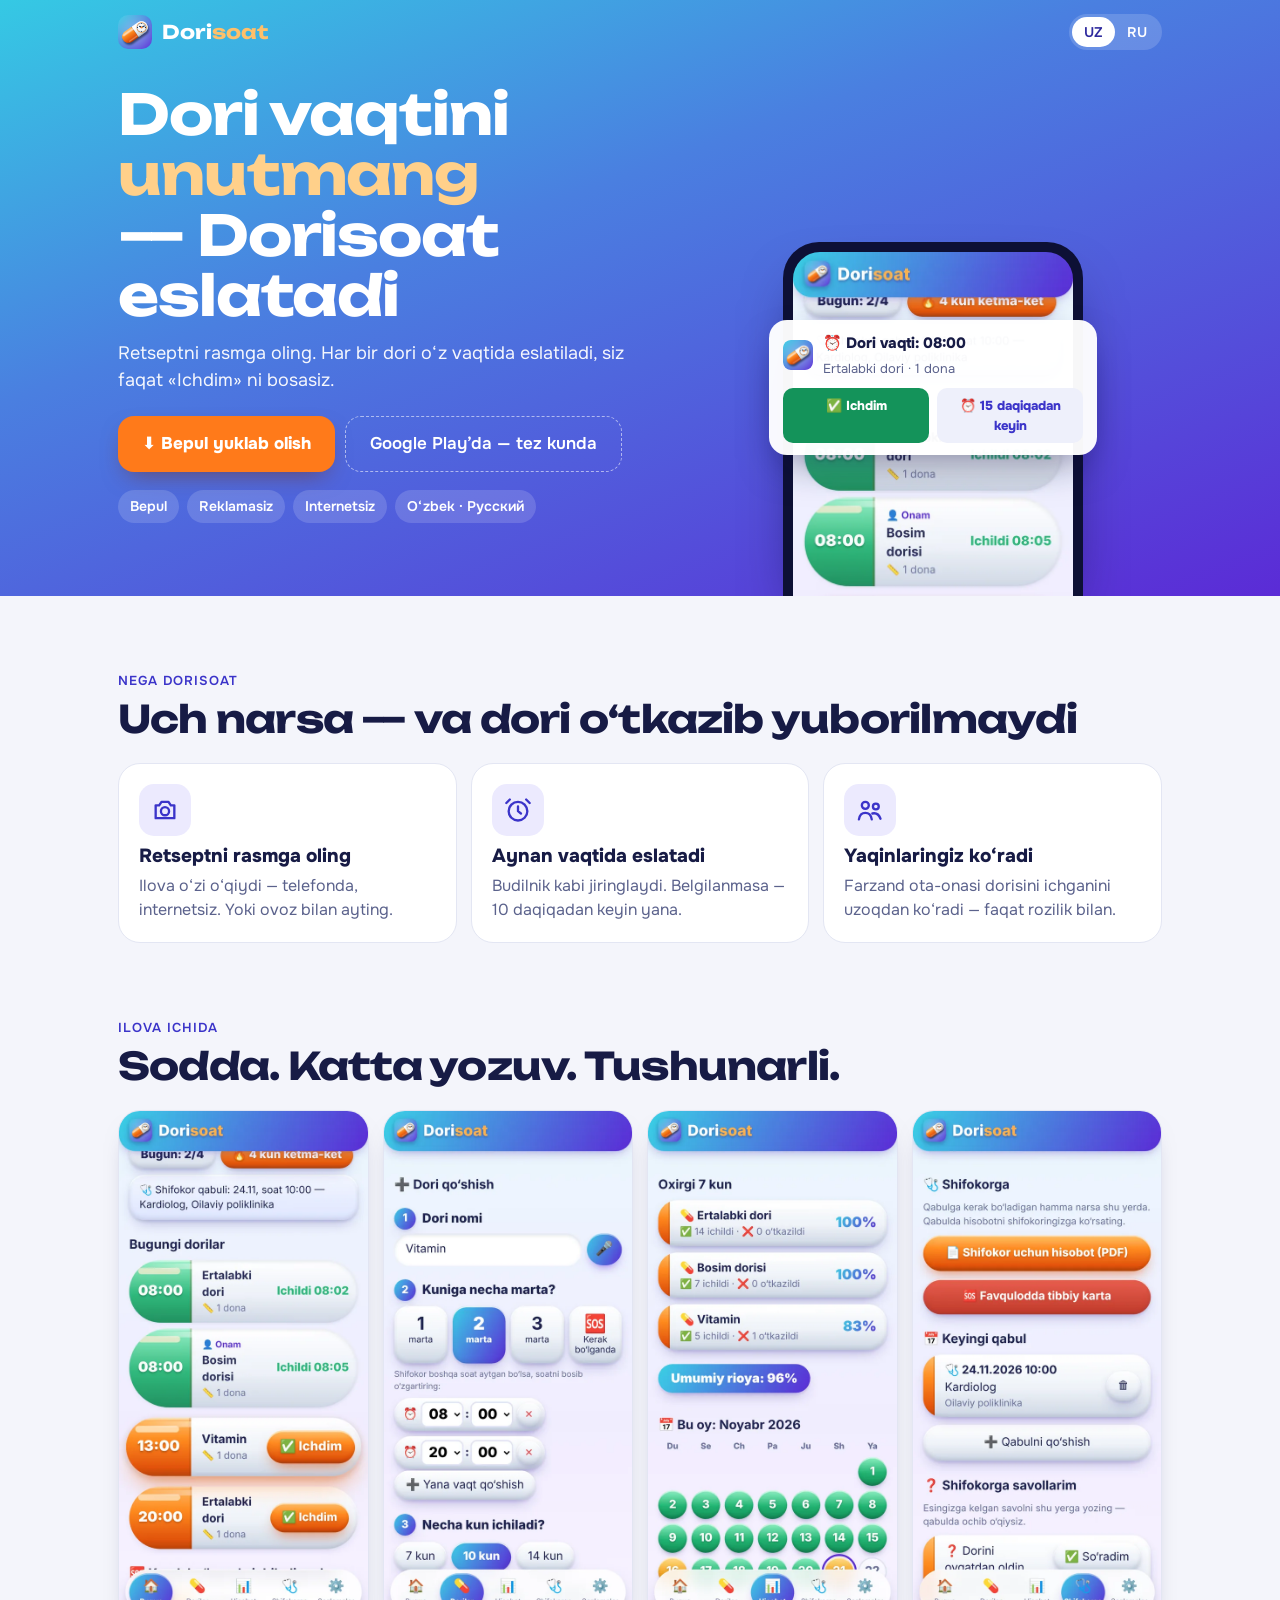
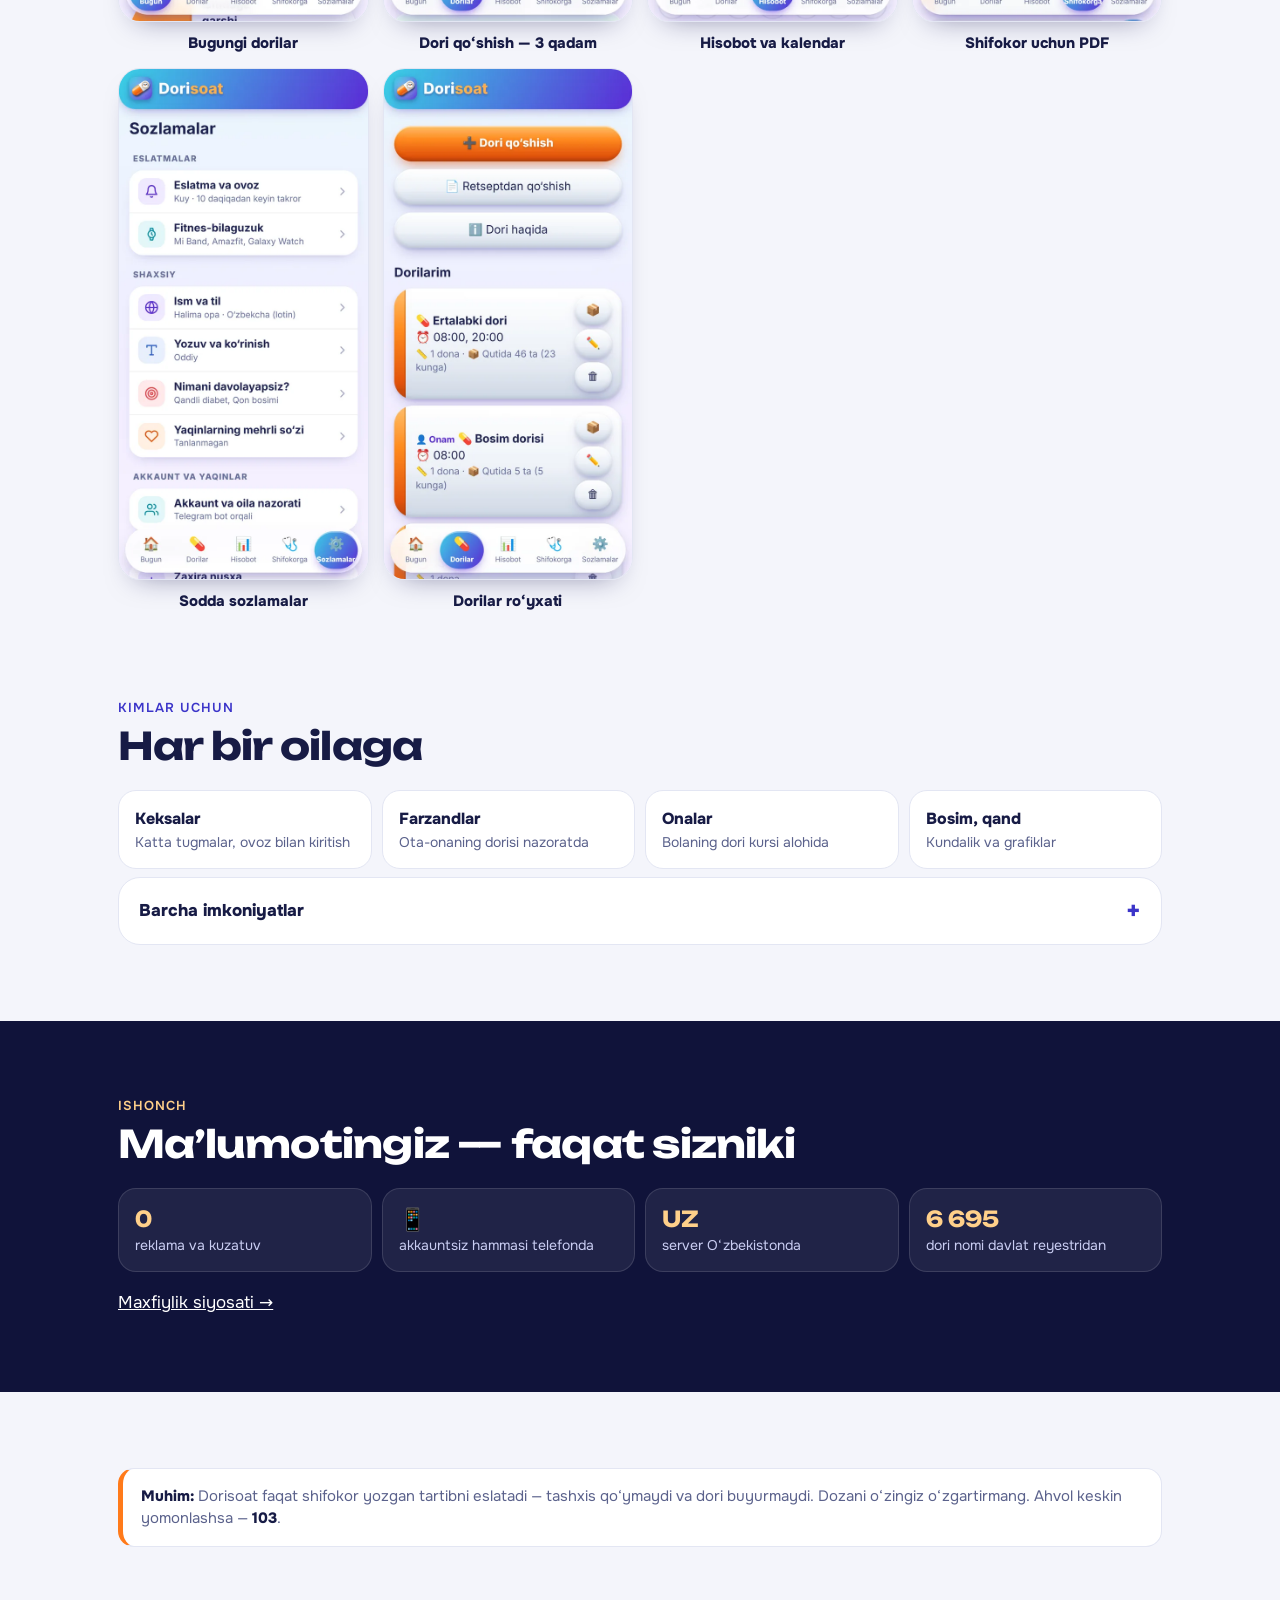
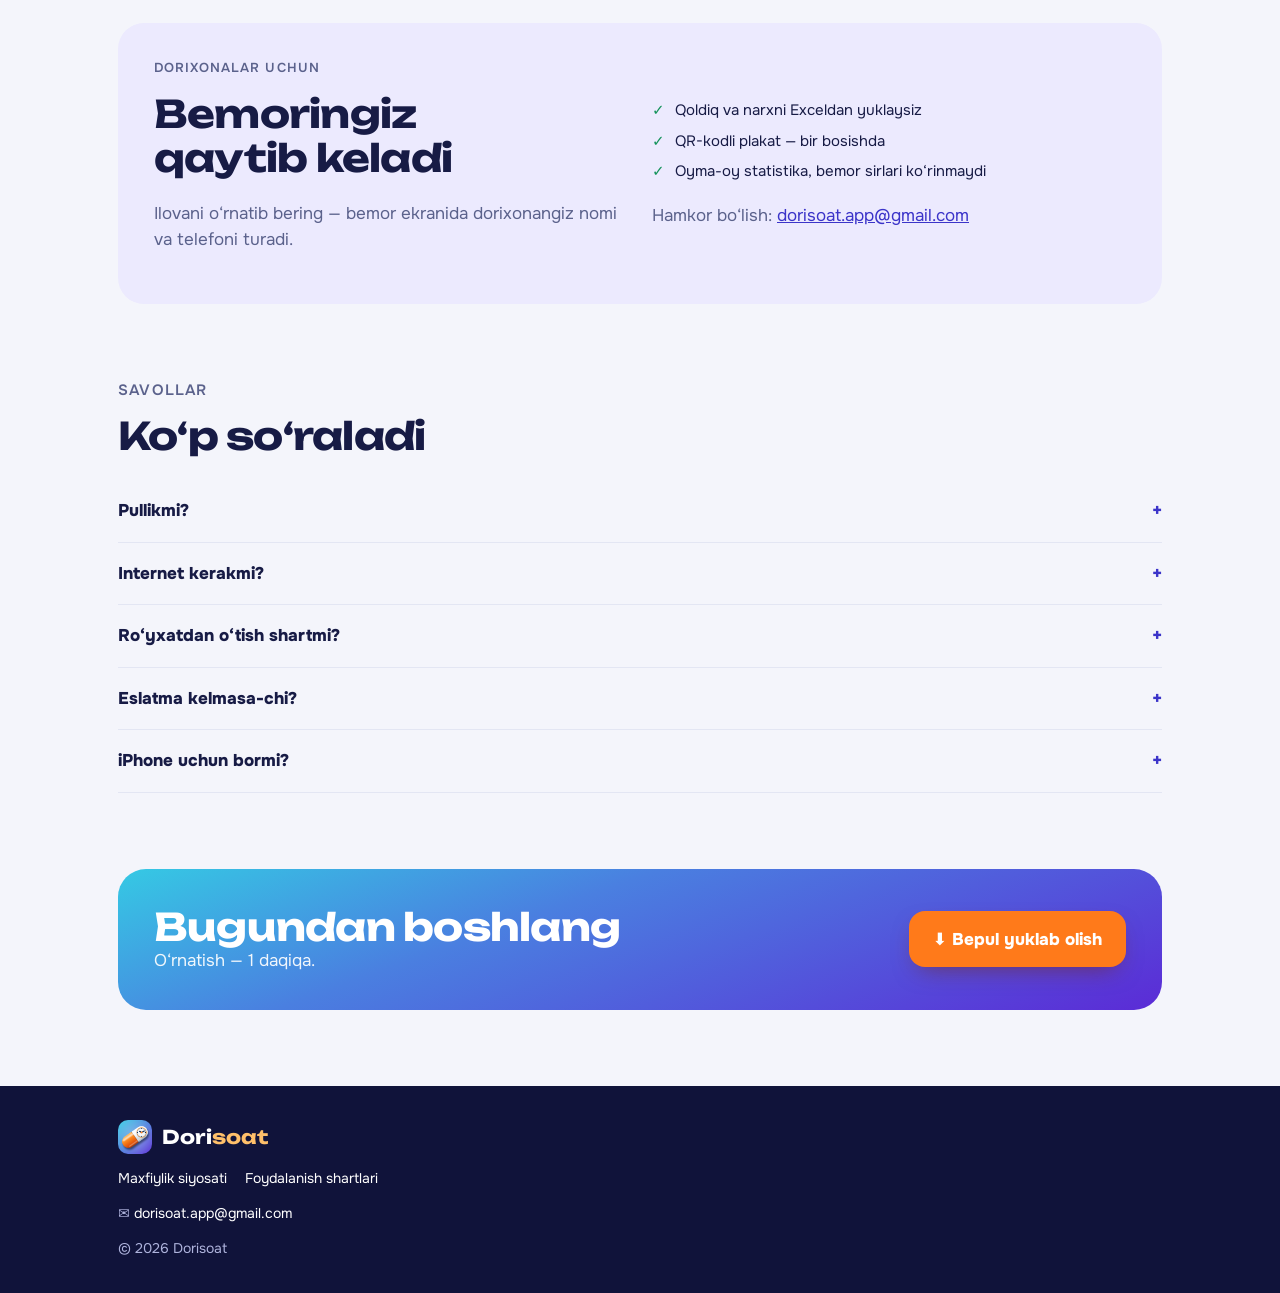
==== commit f4784b64: "Ilova rasmlari yangi dizaynga almashtirildi Bugun, Dori qo'shish (3 qadam), Hisobot, Shifokorga, Soz" ====
--- a/index.html
+++ b/index.html
@@ -156,7 +156,7 @@
   </div>
   <div class="stage">
     <div class="device"><img src="img/today.webp" alt="" width="570" height="700"></div>
-    <div class="ping" aria-hidden="true"><img src="logo.png" alt=""><b data-t="n_t">⏰ Dori vaqti: 08:00</b><small data-t="n_b">Metformin 500 mg · 1 tabletka</small>
+    <div class="ping" aria-hidden="true"><img src="logo.png" alt=""><b data-t="n_t">⏰ Dori vaqti: 08:00</b><small data-t="n_b">Ertalabki dori · 1 dona</small>
       <div class="acts"><span data-t="n_a1">✅ Ichdim</span><span data-t="n_a2">⏰ 15 daqiqadan keyin</span></div></div>
   </div>
 </div></header>
@@ -180,8 +180,10 @@
   <p class="hint" data-t="hint">← Suring →</p>
   <div class="reel">
     <figure><img src="img/today.webp" alt="" loading="lazy" width="570" height="1170"><figcaption data-t="c1">Bugungi dorilar</figcaption></figure>
+    <figure><img src="img/add.webp" alt="" loading="lazy" width="570" height="1170"><figcaption data-t="c5">Dori qo‘shish — 3 qadam</figcaption></figure>
     <figure><img src="img/report.webp" alt="" loading="lazy" width="570" height="1170"><figcaption data-t="c3">Hisobot va kalendar</figcaption></figure>
     <figure><img src="img/doctor.webp" alt="" loading="lazy" width="570" height="1170"><figcaption data-t="c4">Shifokor uchun PDF</figcaption></figure>
+    <figure><img src="img/settings.webp" alt="" loading="lazy" width="570" height="1170"><figcaption data-t="c6">Sodda sozlamalar</figcaption></figure>
     <figure><img src="img/meds.webp" alt="" loading="lazy" width="570" height="1170"><figcaption data-t="c2">Dorilar ro‘yxati</figcaption></figure>
   </div>
 </div></section>
@@ -263,13 +265,13 @@
   lead: "Сфотографируйте рецепт. О каждом лекарстве напомним вовремя, вам останется нажать «Принял(а)».",
   apk: "⬇ Скачать бесплатно", play_soon: "В Google Play — скоро",
   t1: "Бесплатно", t2: "Без рекламы", t3: "Без интернета", t4: "O‘zbek · Русский",
-  n_t: "⏰ Время лекарства: 08:00", n_b: "Метформин 500 мг · 1 таблетка", n_a1: "✅ Принял(а)", n_a2: "⏰ Через 15 минут",
+  n_t: "⏰ Время лекарства: 08:00", n_b: "Утреннее лекарство · 1 шт.", n_a1: "✅ Принял(а)", n_a2: "⏰ Через 15 минут",
   k1: "Почему Dorisoat", why_h: "Три вещи — и ни одного пропуска",
   b1h: "Сфотографируйте рецепт", b1p: "Приложение прочитает его само — на телефоне, без интернета. Или скажите голосом.",
   b2h: "Напомнит точно вовремя", b2p: "Звонит как будильник. Не отметили — напомнит ещё раз через 10 минут.",
   b3h: "Близкие видят", b3p: "Ребёнок видит издалека, принял ли родитель лекарство — только с согласия.",
   k2: "Внутри приложения", sh_h: "Просто. Крупно. Понятно.", hint: "← Листайте →",
-  c1: "Лекарства на сегодня", c2: "Список лекарств", c3: "Отчёт и календарь", c4: "PDF для врача",
+  c1: "Лекарства на сегодня", c2: "Список лекарств", c3: "Отчёт и календарь", c4: "PDF для врача", c5: "Добавить лекарство — 3 шага", c6: "Простые настройки",
   k3: "Для кого", who_h: "Для каждой семьи",
   w1h: "Пожилым", w1p: "Крупные кнопки, голосовой ввод", w2h: "Детям", w2p: "Лекарства родителей под контролем",
   w3h: "Мамам", w3p: "Курс лекарств ребёнка отдельно", w4h: "Давление, сахар", w4p: "Дневник и графики",
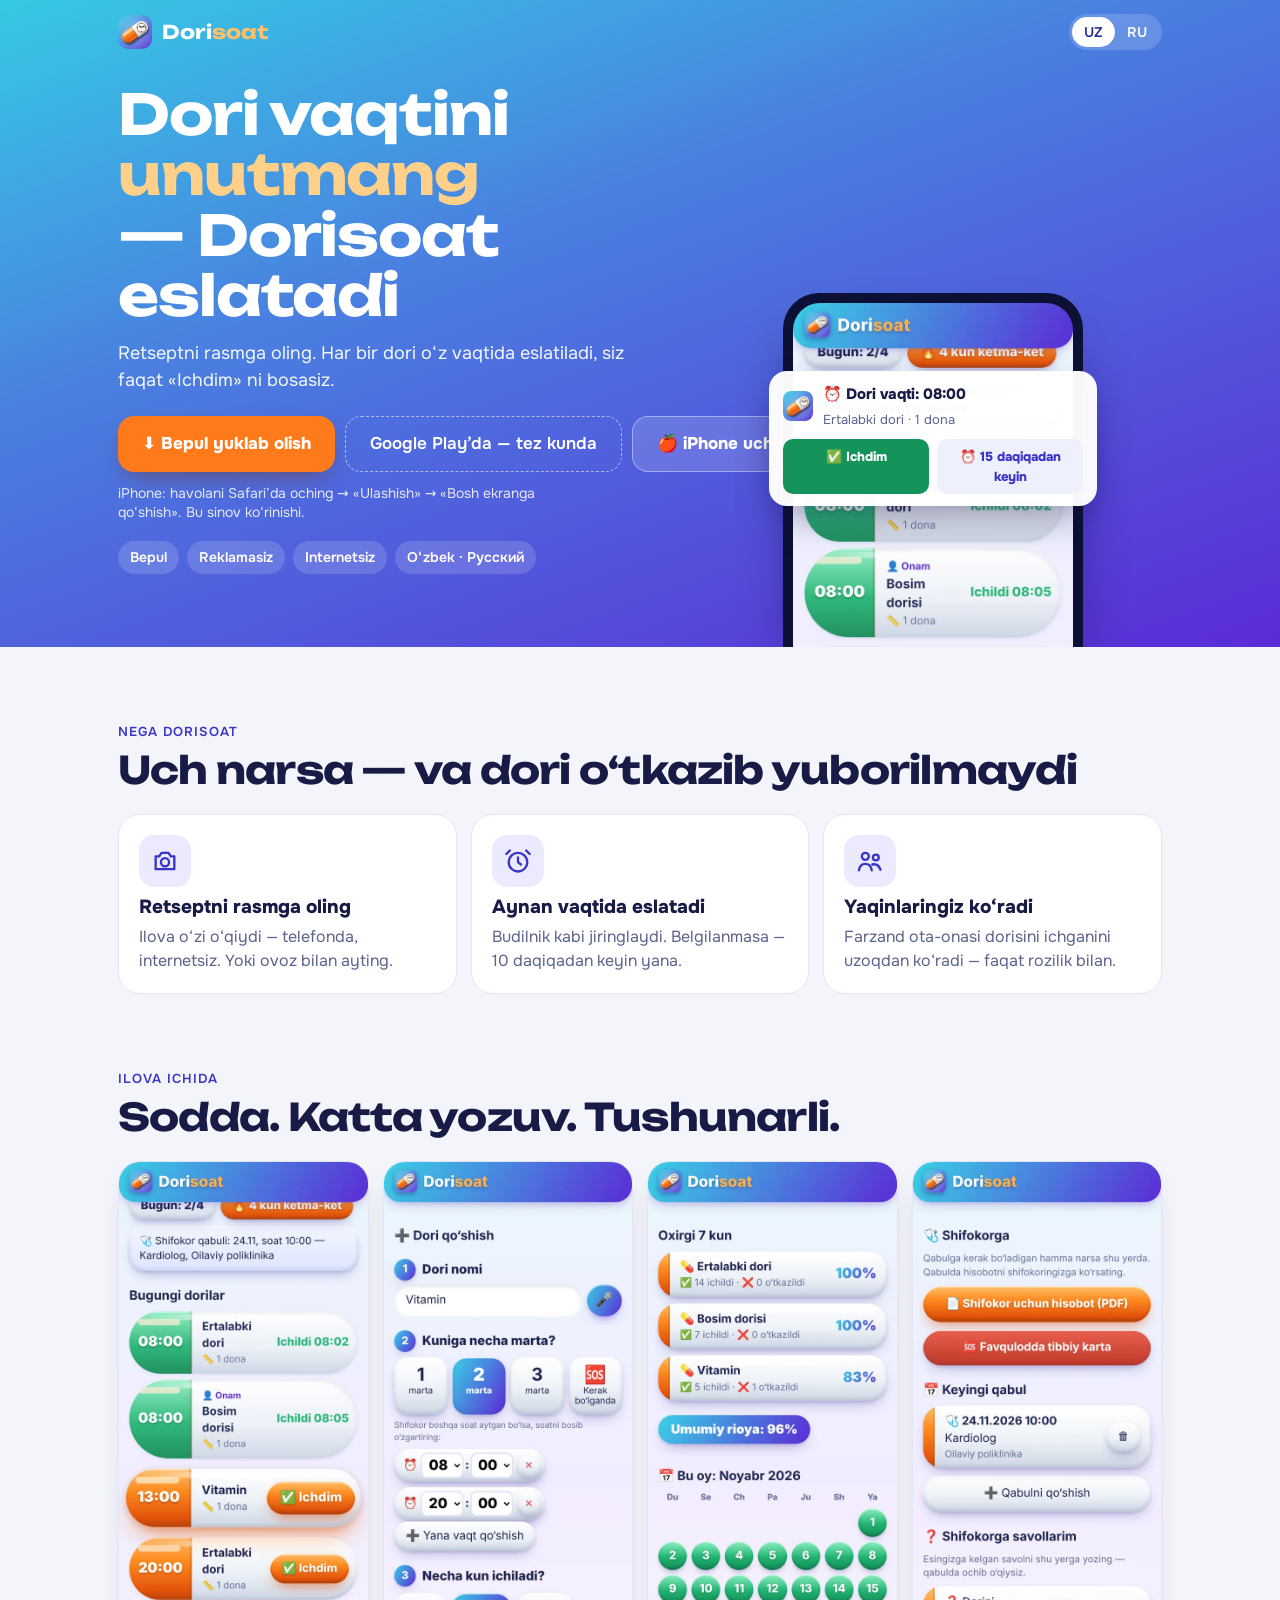
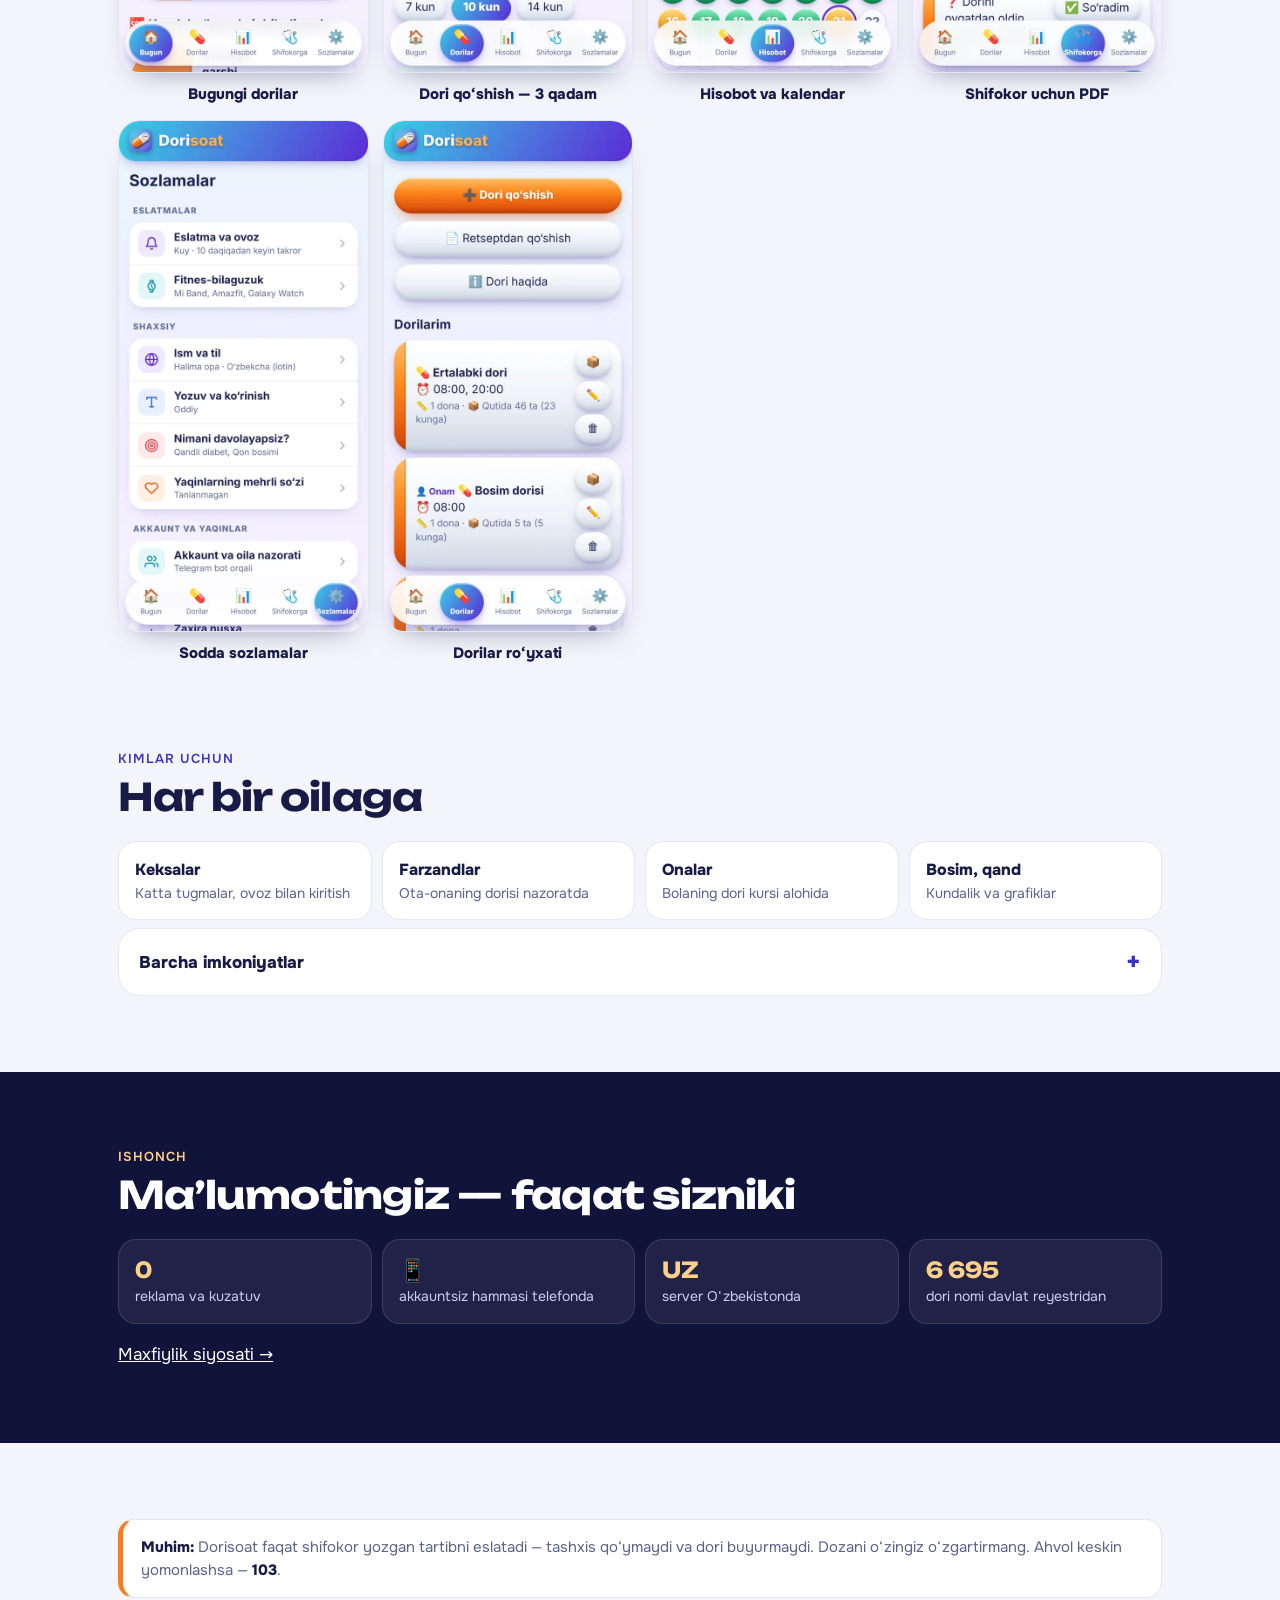
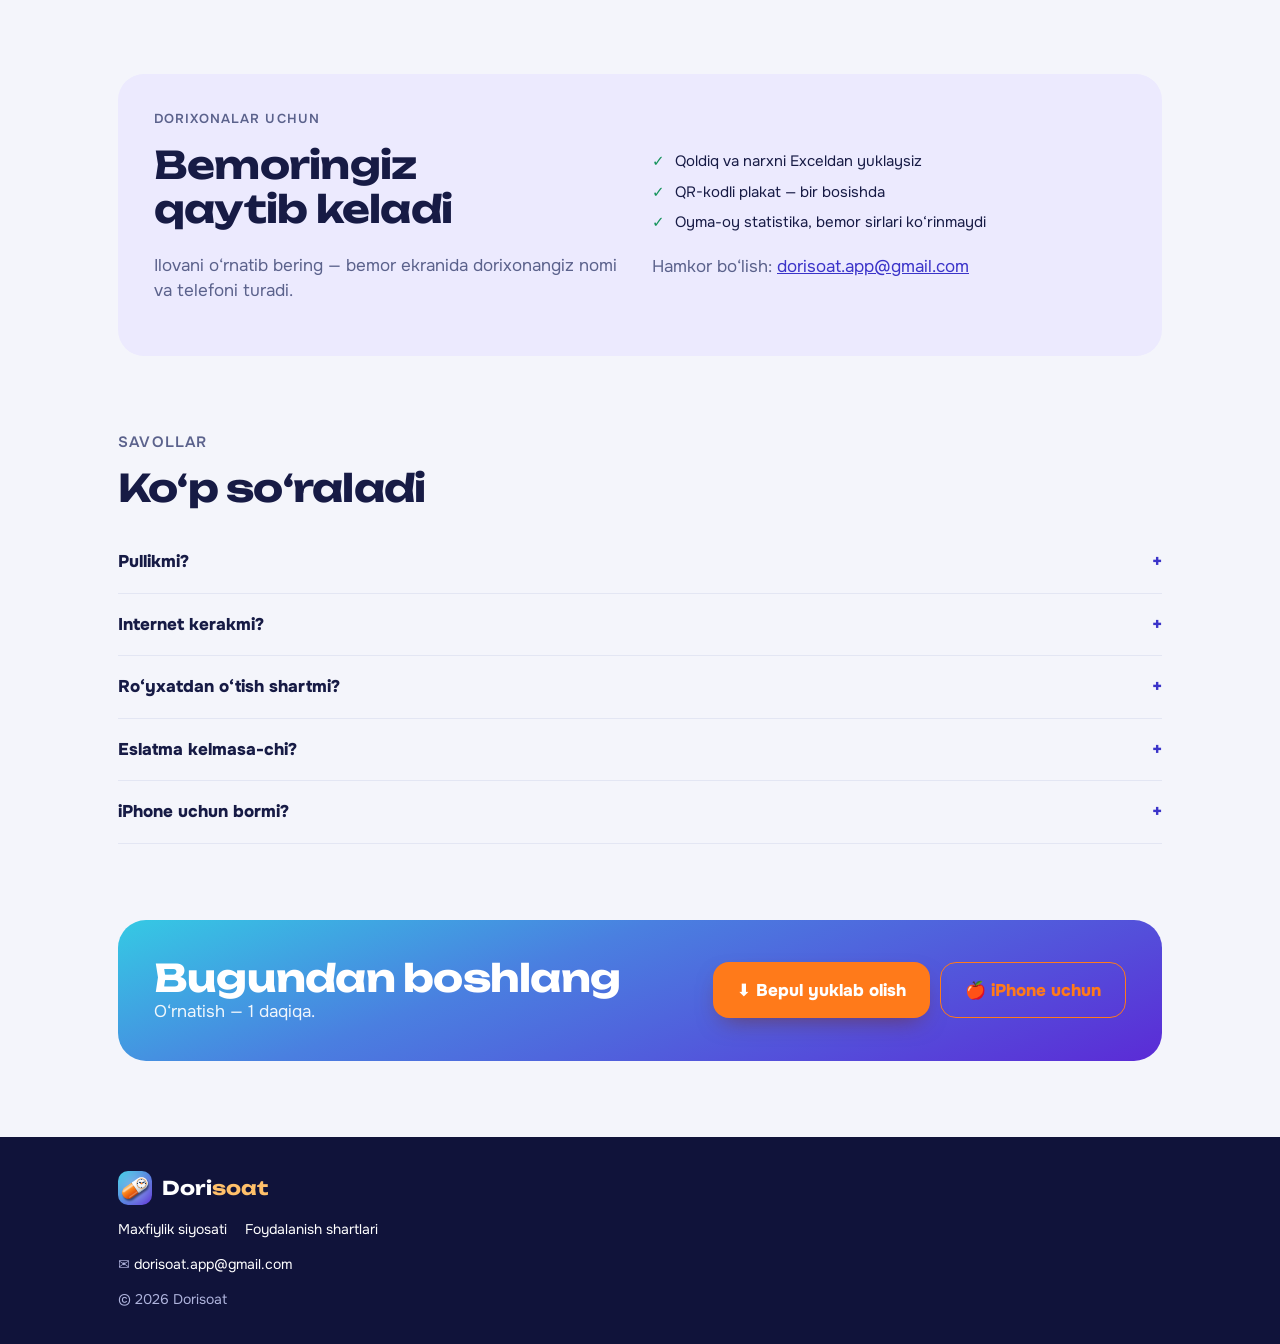
==== commit c8ee5f33: "Sayt: «iPhone uchun» tugmasi va yo'riqnoma (dorisoat.uz/ilova) Bosh qismda va pastki bloklarda tugma" ====
--- a/index.html
+++ b/index.html
@@ -53,6 +53,8 @@
 .btn{display:flex;align-items:center;justify-content:center;gap:10px;min-height:56px;padding:0 24px;border-radius:16px;font:700 17px var(--f-body);text-decoration:none;border:0}
 .btn.go{background:var(--accent);color:#fff;box-shadow:0 10px 24px -10px rgba(120,40,0,.6)}
 .btn.soft{background:rgba(255,255,255,.14);color:#fff;border:1px solid rgba(255,255,255,.4)}
+.ioshint{margin:12px 0 0;max-width:420px;font-size:14px;line-height:1.4;color:rgba(255,255,255,.85)}
+.cta2{display:flex;flex-wrap:wrap;gap:10px}.final .btn.soft{background:transparent;color:var(--accent);border:1.5px solid var(--accent)}
 .btn.wait{background:transparent;color:#fff;border:1px dashed rgba(255,255,255,.55);font-weight:600}
 .pills{display:flex;flex-wrap:wrap;gap:8px;margin-top:18px;padding:0;list-style:none}
 .pills li{background:rgba(255,255,255,.15);border-radius:999px;padding:6px 12px;font-size:14px;font-weight:600}
@@ -151,7 +153,9 @@
       <a class="btn go" id="play" href="#" hidden>▶ Google Play</a>
       <a class="btn go" id="apk" href="/Dorisoat.apk" data-t="apk">⬇ Bepul yuklab olish</a>
       <span class="btn wait" id="play-soon" data-t="play_soon">Google Play’da — tez kunda</span>
+      <a class="btn soft" id="ios" href="/ilova/" data-t="ios">🍎 iPhone uchun</a>
     </div>
+    <p class="ioshint" data-t="ios_h">iPhone: havolani Safari’da oching → «Ulashish» → «Bosh ekranga qo‘shish». Bu sinov ko‘rinishi.</p>
     <ul class="pills"><li data-t="t1">Bepul</li><li data-t="t2">Reklamasiz</li><li data-t="t3">Internetsiz</li><li data-t="t4">O‘zbek · Русский</li></ul>
   </div>
   <div class="stage">
@@ -243,12 +247,12 @@
   <details><summary data-t="q2">Internet kerakmi?</summary><p data-t="a2">Yo‘q. Eslatmalar internetsiz ishlaydi. Internet faqat zaxira, yaqinlar va «Qayerda bor» uchun.</p></details>
   <details><summary data-t="q3">Ro‘yxatdan o‘tish shartmi?</summary><p data-t="a3">Yo‘q. Akkaunt faqat bulutdagi zaxira va farzandingiz kuzatishi uchun.</p></details>
   <details><summary data-t="q4">Eslatma kelmasa-chi?</summary><p data-t="a4">Ilovadagi qizil ogohlantirishda «Hozir tuzatish» ni bosing, keyin «Eslatmani sinab ko‘rish» bilan tekshiring.</p></details>
-  <details><summary data-t="q5">iPhone uchun bormi?</summary><p data-t="a5">Hozircha faqat Android (7.0 va yangiroq).</p></details>
+  <details><summary data-t="q5">iPhone uchun bormi?</summary><p data-t="a5">Alohida iPhone ilovasi hali yo‘q. Sinash uchun <a href="/ilova/">dorisoat.uz/ilova</a> sahifasini Safari’da oching va «Ulashish» → «Bosh ekranga qo‘shish» ni bosing. Bu sinov ko‘rinishi: eslatmalar to‘liq ishlamaydi. To‘liq ishlaydigan ilova — Android uchun (7.0 va yangiroq).</p></details>
 </div></section>
 
 <section style="padding-block-start:0"><div class="wrap">
   <div class="final"><div><h2 data-t="f_h">Bugundan boshlang</h2><p data-t="f_p">O‘rnatish — 1 daqiqa.</p></div>
-    <a class="btn go" id="apk2" href="/Dorisoat.apk" data-t="apk">⬇ Bepul yuklab olish</a></div>
+    <div class="cta2"><a class="btn go" id="apk2" href="/Dorisoat.apk" data-t="apk">⬇ Bepul yuklab olish</a><a class="btn soft" href="/ilova/" data-t="ios">🍎 iPhone uchun</a></div></div>
 </div></section>
 
 <footer><div class="wrap">
@@ -263,7 +267,8 @@
 const RU = {
   h1: "Не забывайте о <em>лекарствах</em> — Dorisoat напомнит",
   lead: "Сфотографируйте рецепт. О каждом лекарстве напомним вовремя, вам останется нажать «Принял(а)».",
-  apk: "⬇ Скачать бесплатно", play_soon: "В Google Play — скоро",
+  apk: "⬇ Скачать бесплатно", play_soon: "В Google Play — скоро", ios: "🍎 Для iPhone",
+  ios_h: "iPhone: откройте ссылку в Safari → «Поделиться» → «На экран Домой». Это пробная версия.",
   t1: "Бесплатно", t2: "Без рекламы", t3: "Без интернета", t4: "O‘zbek · Русский",
   n_t: "⏰ Время лекарства: 08:00", n_b: "Утреннее лекарство · 1 шт.", n_a1: "✅ Принял(а)", n_a2: "⏰ Через 15 минут",
   k1: "Почему Dorisoat", why_h: "Три вещи — и ни одного пропуска",
@@ -294,7 +299,7 @@
   q2: "Нужен ли интернет?", a2: "Нет. Напоминания работают без интернета. Он нужен только для копии, близких и «Где купить».",
   q3: "Нужна ли регистрация?", a3: "Нет. Аккаунт нужен только для облачной копии и наблюдения ребёнка.",
   q4: "Если напоминание не пришло?", a4: "Нажмите «Исправить сейчас» в красном предупреждении, затем проверьте кнопкой «Проверить напоминание».",
-  q5: "Есть ли для iPhone?", a5: "Пока только Android (7.0 и новее).",
+  q5: "Есть ли для iPhone?", a5: "Отдельного приложения для iPhone пока нет. Для пробы откройте <a href=\"/ilova/\">dorisoat.uz/ilova</a> в Safari и нажмите «Поделиться» → «На экран Домой». Это пробная версия: напоминания работают не полностью. Полноценное приложение — для Android (7.0 и новее).",
   f_h: "Начните сегодня", f_p: "Установка — 1 минута.",
   l1: "Политика конфиденциальности", l2: "Условия использования", l3: "Удаление аккаунта", l4: "Кабинет аптеки",
 };
